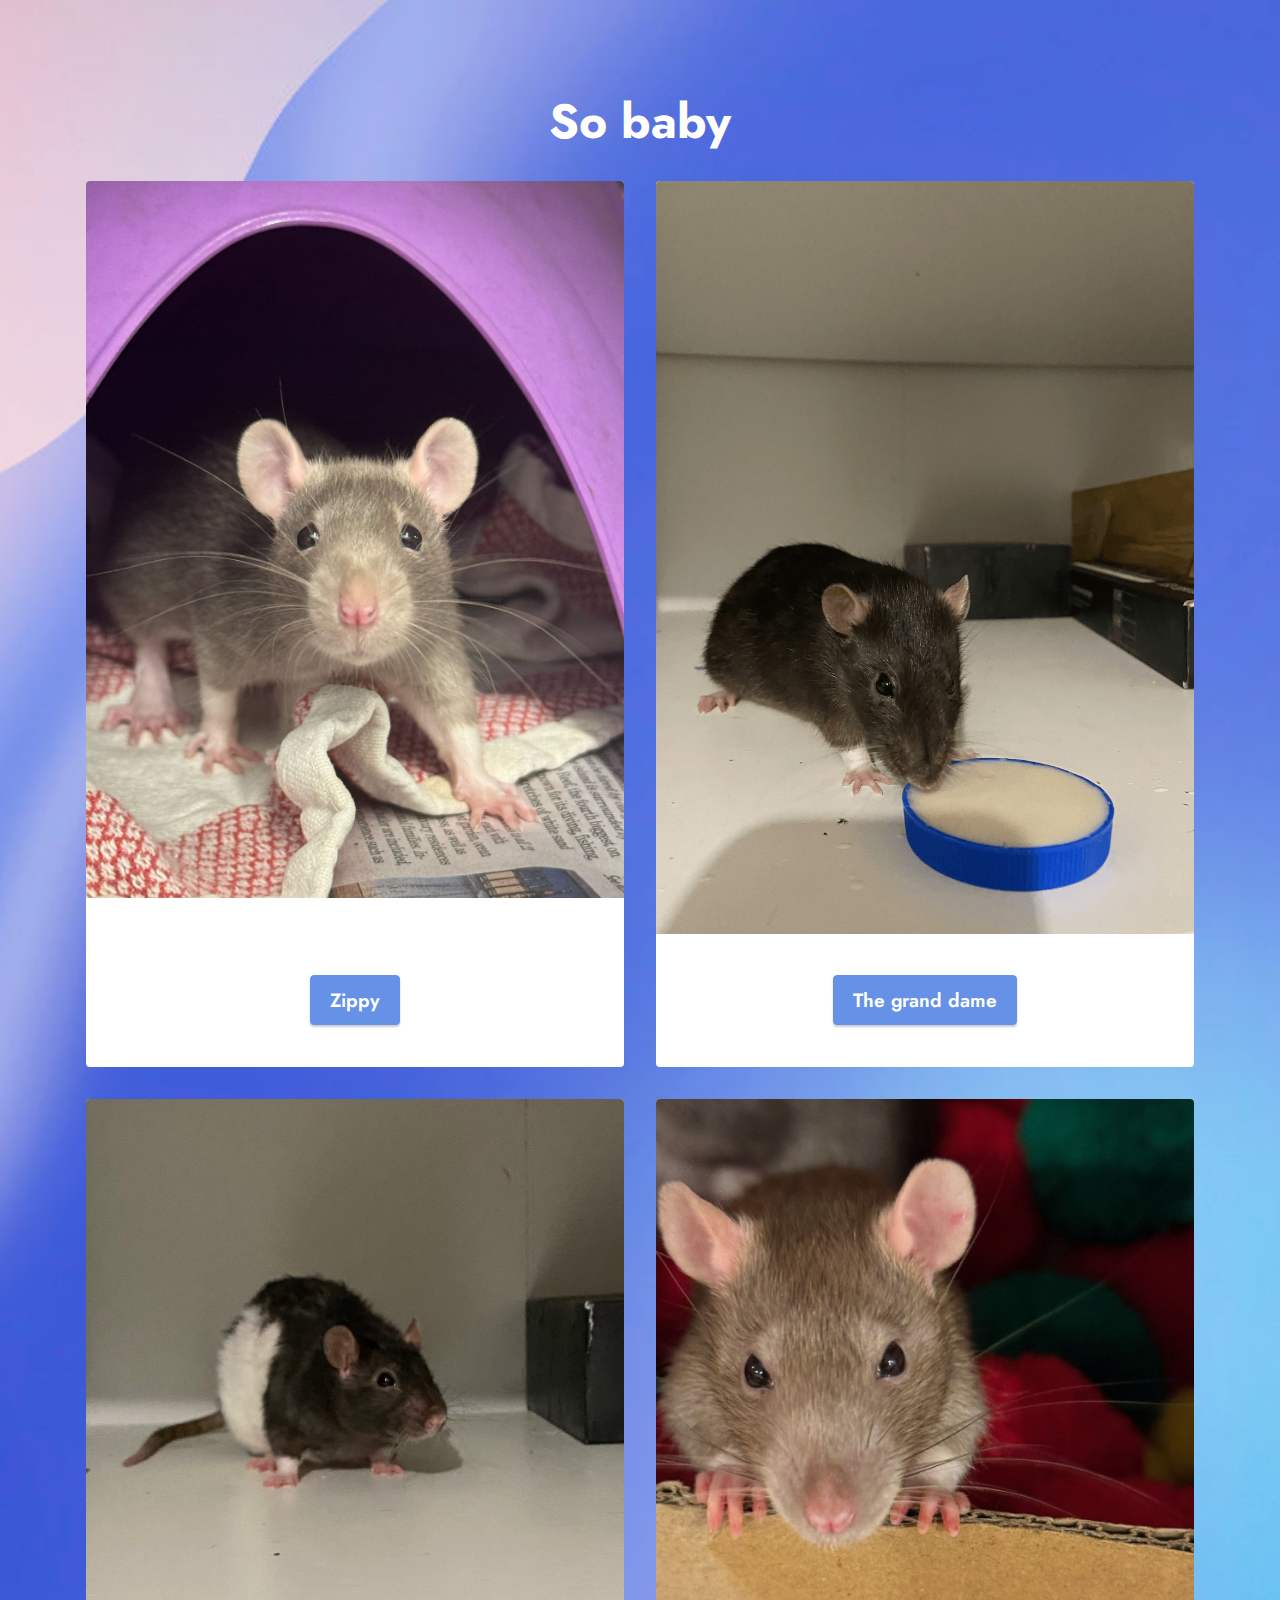
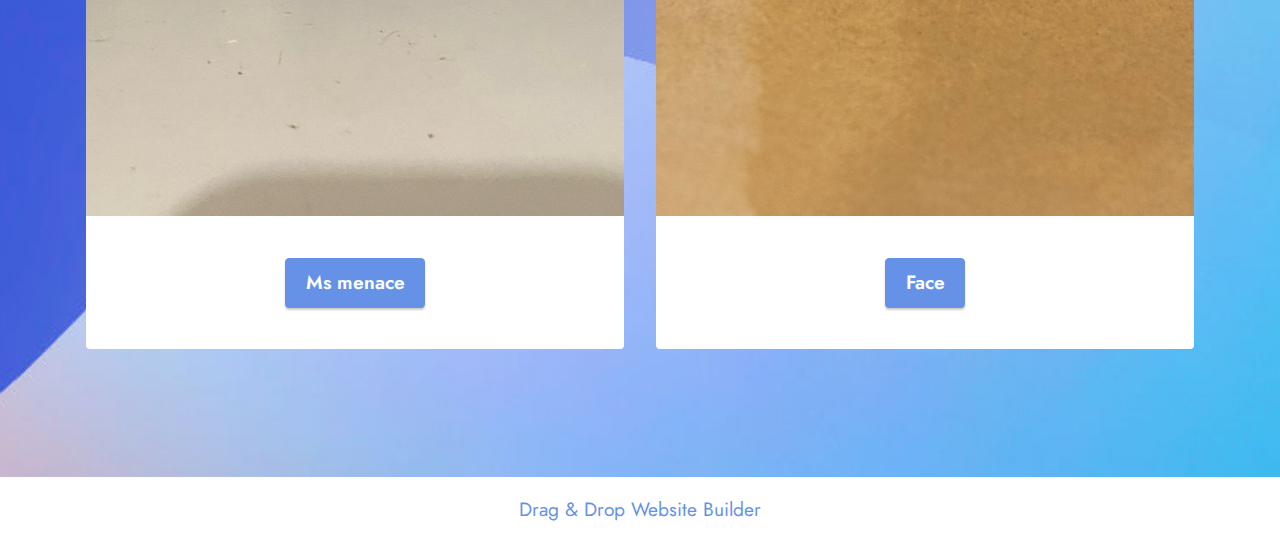
==== index.html @ 70ac329d "First Commit" ====
<!DOCTYPE html>
<html  >
<head>
  <!-- Site made with Mobirise Website Builder v5.7.12, https://mobirise.com -->
  <meta charset="UTF-8">
  <meta http-equiv="X-UA-Compatible" content="IE=edge">
  <meta name="generator" content="Mobirise v5.7.12, mobirise.com">
  <meta name="viewport" content="width=device-width, initial-scale=1, minimum-scale=1">
  <link rel="shortcut icon" href="assets/images/logo5.png" type="image/x-icon">
  <meta name="description" content="">
  
  
  <title>Home</title>
  <link rel="stylesheet" href="assets/bootstrap/css/bootstrap.min.css">
  <link rel="stylesheet" href="assets/bootstrap/css/bootstrap-grid.min.css">
  <link rel="stylesheet" href="assets/bootstrap/css/bootstrap-reboot.min.css">
  <link rel="stylesheet" href="assets/theme/css/style.css">
  <link rel="preload" href="https://fonts.googleapis.com/css?family=Jost:100,200,300,400,500,600,700,800,900,100i,200i,300i,400i,500i,600i,700i,800i,900i&display=swap" as="style" onload="this.onload=null;this.rel='stylesheet'">
  <noscript><link rel="stylesheet" href="https://fonts.googleapis.com/css?family=Jost:100,200,300,400,500,600,700,800,900,100i,200i,300i,400i,500i,600i,700i,800i,900i&display=swap"></noscript>
  <link rel="preload" as="style" href="assets/mobirise/css/mbr-additional.css"><link rel="stylesheet" href="assets/mobirise/css/mbr-additional.css" type="text/css">

  
  
  
</head>
<body>
  
  <section data-bs-version="5.1" class="gallery2 cid-tPPSjieakH" id="gallery2-0">
    
    
    <div class="container">
        <div class="mbr-section-head">
            <h4 class="mbr-section-title mbr-fonts-style align-center mb-0 display-2"><strong>So baby</strong></h4>
            
        </div>
        <div class="row mt-4">
            <div class="item features-image сol-12 col-md-6 col-lg-6">
                <div class="item-wrapper">
                    <div class="item-img">
                        <img src="assets/images/img-5784-1256x1675.jpg" alt="Mobirise Website Builder">
                    </div>
                    <div class="item-content">
                        
                        
                        
                    </div>
                    <div class="mbr-section-btn item-footer mt-2"><a href="https://mobiri.se" class="btn btn-primary item-btn display-7">Zippy</a></div>
                </div>
            </div>
            <div class="item features-image сol-12 col-md-6 col-lg-6">
                <div class="item-wrapper">
                    <div class="item-img">
                        <img src="assets/images/obobo-892x1248.png" alt="Mobirise Website Builder">
                    </div>
                    <div class="item-content">
                        
                        
                        
                    </div>
                    <div class="mbr-section-btn item-footer mt-2"><a href="https://mobiri.se" class="btn btn-primary item-btn display-7">The grand dame</a></div>
                </div>
            </div>
            <div class="item features-image сol-12 col-md-6 col-lg-6">
                <div class="item-wrapper">
                    <div class="item-img">
                        <img src="assets/images/willbee.jpeg" alt="Mobirise Website Builder">
                    </div>
                    <div class="item-content">
                        
                        
                        
                    </div>
                    <div class="mbr-section-btn item-footer mt-2"><a href="" class="btn btn-primary item-btn display-7" target="_blank">Ms menace</a></div>
                </div>
            </div>
            <div class="item features-image сol-12 col-md-6 col-lg-6">
                <div class="item-wrapper">
                    <div class="item-img">
                        <img src="assets/images/img-6506-1256x1675.jpg" alt="Mobirise Website Builder" title="">
                    </div>
                    <div class="item-content">
                        
                        
                        
                    </div>
                    <div class="mbr-section-btn item-footer mt-2"><a href="" class="btn btn-primary item-btn display-7" target="_blank">Face</a></div>
                </div>
            </div>
        </div>
    </div>
</section><section class="display-7" style="padding: 0;align-items: center;justify-content: center;flex-wrap: wrap;    align-content: center;display: flex;position: relative;height: 4rem;"><a href="https://mobiri.se/648211" style="flex: 1 1;height: 4rem;position: absolute;width: 100%;z-index: 1;"><img alt="" style="height: 4rem;" src="[data-uri]"></a><p style="margin: 0;text-align: center;" class="display-7">&#8204;</p><a style="z-index:1" href="https://mobirise.com/drag-drop-website-builder.html">Drag & Drop Website Builder</a></section><script src="assets/bootstrap/js/bootstrap.bundle.min.js"></script>  <script src="assets/smoothscroll/smooth-scroll.js"></script>  <script src="assets/ytplayer/index.js"></script>  <script src="assets/theme/js/script.js"></script>  
  
  
</body>
</html>
---- assets/theme/css/style.css ----
@charset "UTF-8";
section {
  background-color: #ffffff;
}

body {
  font-style: normal;
  line-height: 1.5;
  font-weight: 400;
  color: #232323;
  position: relative;
}

button {
  background-color: transparent;
  border-color: transparent;
}

section,
.container,
.container-fluid {
  position: relative;
  word-wrap: break-word;
}

a.mbr-iconfont:hover {
  text-decoration: none;
}

.article .lead p,
.article .lead ul,
.article .lead ol,
.article .lead pre,
.article .lead blockquote {
  margin-bottom: 0;
}

a {
  font-style: normal;
  font-weight: 400;
  cursor: pointer;
}
a, a:hover {
  text-decoration: none;
}

.mbr-section-title {
  font-style: normal;
  line-height: 1.3;
}

.mbr-section-subtitle {
  line-height: 1.3;
}

.mbr-text {
  font-style: normal;
  line-height: 1.7;
}

h1,
h2,
h3,
h4,
h5,
h6,
.display-1,
.display-2,
.display-4,
.display-5,
.display-7,
span,
p,
a {
  line-height: 1;
  word-break: break-word;
  word-wrap: break-word;
  font-weight: 400;
}

b,
strong {
  font-weight: bold;
}

input:-webkit-autofill, input:-webkit-autofill:hover, input:-webkit-autofill:focus, input:-webkit-autofill:active {
  transition-delay: 9999s;
  -webkit-transition-property: background-color, color;
  transition-property: background-color, color;
}

textarea[type=hidden] {
  display: none;
}

section {
  background-position: 50% 50%;
  background-repeat: no-repeat;
  background-size: cover;
}
section .mbr-background-video,
section .mbr-background-video-preview {
  position: absolute;
  bottom: 0;
  left: 0;
  right: 0;
  top: 0;
}

.hidden {
  visibility: hidden;
}

.mbr-z-index20 {
  z-index: 20;
}

/*! Base colors */
.mbr-white {
  color: #ffffff;
}

.mbr-black {
  color: #111111;
}

.mbr-bg-white {
  background-color: #ffffff;
}

.mbr-bg-black {
  background-color: #000000;
}

/*! Text-aligns */
.align-left {
  text-align: left;
}

.align-center {
  text-align: center;
}

.align-right {
  text-align: right;
}

/*! Font-weight  */
.mbr-light {
  font-weight: 300;
}

.mbr-regular {
  font-weight: 400;
}

.mbr-semibold {
  font-weight: 500;
}

.mbr-bold {
  font-weight: 700;
}

/*! Media  */
.media-content {
  flex-basis: 100%;
}

.media-container-row {
  display: flex;
  flex-direction: row;
  flex-wrap: wrap;
  justify-content: center;
  align-content: center;
  align-items: start;
}
.media-container-row .media-size-item {
  width: 400px;
}

.media-container-column {
  display: flex;
  flex-direction: column;
  flex-wrap: wrap;
  justify-content: center;
  align-content: center;
  align-items: stretch;
}
.media-container-column > * {
  width: 100%;
}

@media (min-width: 992px) {
  .media-container-row {
    flex-wrap: nowrap;
  }
}
figure {
  margin-bottom: 0;
  overflow: hidden;
}

figure[mbr-media-size] {
  transition: width 0.1s;
}

img,
iframe {
  display: block;
  width: 100%;
}

.card {
  background-color: transparent;
  border: none;
}

.card-box {
  width: 100%;
}

.card-img {
  text-align: center;
  flex-shrink: 0;
  -webkit-flex-shrink: 0;
}

.media {
  max-width: 100%;
  margin: 0 auto;
}

.mbr-figure {
  align-self: center;
}

.media-container > div {
  max-width: 100%;
}

.mbr-figure img,
.card-img img {
  width: 100%;
}

@media (max-width: 991px) {
  .media-size-item {
    width: auto !important;
  }

  .media {
    width: auto;
  }

  .mbr-figure {
    width: 100% !important;
  }
}
/*! Buttons */
.mbr-section-btn {
  margin-left: -0.6rem;
  margin-right: -0.6rem;
  font-size: 0;
}

.btn {
  font-weight: 600;
  border-width: 1px;
  font-style: normal;
  margin: 0.6rem 0.6rem;
  white-space: normal;
  transition: all 0.2s ease-in-out;
  display: inline-flex;
  align-items: center;
  justify-content: center;
  word-break: break-word;
}

.btn-sm {
  font-weight: 600;
  letter-spacing: 0px;
  transition: all 0.3s ease-in-out;
}

.btn-md {
  font-weight: 600;
  letter-spacing: 0px;
  transition: all 0.3s ease-in-out;
}

.btn-lg {
  font-weight: 600;
  letter-spacing: 0px;
  transition: all 0.3s ease-in-out;
}

.btn-form {
  margin: 0;
}
.btn-form:hover {
  cursor: pointer;
}

nav .mbr-section-btn {
  margin-left: 0rem;
  margin-right: 0rem;
}

/*! Btn icon margin */
.btn .mbr-iconfont,
.btn.btn-sm .mbr-iconfont {
  order: 1;
  cursor: pointer;
  margin-left: 0.5rem;
  vertical-align: sub;
}

.btn.btn-md .mbr-iconfont,
.btn.btn-md .mbr-iconfont {
  margin-left: 0.8rem;
}

.mbr-regular {
  font-weight: 400;
}

.mbr-semibold {
  font-weight: 500;
}

.mbr-bold {
  font-weight: 700;
}

[type=submit] {
  -webkit-appearance: none;
}

/*! Full-screen */
.mbr-fullscreen .mbr-overlay {
  min-height: 100vh;
}

.mbr-fullscreen {
  display: flex;
  display: -moz-flex;
  display: -ms-flex;
  display: -o-flex;
  align-items: center;
  min-height: 100vh;
  padding-top: 3rem;
  padding-bottom: 3rem;
}

/*! Map */
.map {
  height: 25rem;
  position: relative;
}
.map iframe {
  width: 100%;
  height: 100%;
}

/*! Scroll to top arrow */
.mbr-arrow-up {
  bottom: 25px;
  right: 90px;
  position: fixed;
  text-align: right;
  z-index: 5000;
  color: #ffffff;
  font-size: 22px;
}

.mbr-arrow-up a {
  background: rgba(0, 0, 0, 0.2);
  border-radius: 50%;
  color: #fff;
  display: inline-block;
  height: 60px;
  width: 60px;
  border: 2px solid #fff;
  outline-style: none !important;
  position: relative;
  text-decoration: none;
  transition: all 0.3s ease-in-out;
  cursor: pointer;
  text-align: center;
}
.mbr-arrow-up a:hover {
  background-color: rgba(0, 0, 0, 0.4);
}
.mbr-arrow-up a i {
  line-height: 60px;
}

.mbr-arrow-up-icon {
  display: block;
  color: #fff;
}

.mbr-arrow-up-icon::before {
  content: "›";
  display: inline-block;
  font-family: serif;
  font-size: 22px;
  line-height: 1;
  font-style: normal;
  position: relative;
  top: 6px;
  left: -4px;
  transform: rotate(-90deg);
}

/*! Arrow Down */
.mbr-arrow {
  position: absolute;
  bottom: 45px;
  left: 50%;
  width: 60px;
  height: 60px;
  cursor: pointer;
  background-color: rgba(80, 80, 80, 0.5);
  border-radius: 50%;
  transform: translateX(-50%);
}
@media (max-width: 767px) {
  .mbr-arrow {
    display: none;
  }
}
.mbr-arrow > a {
  display: inline-block;
  text-decoration: none;
  outline-style: none;
  -webkit-animation: arrowdown 1.7s ease-in-out infinite;
          animation: arrowdown 1.7s ease-in-out infinite;
  color: #ffffff;
}
.mbr-arrow > a > i {
  position: absolute;
  top: -2px;
  left: 15px;
  font-size: 2rem;
}

#scrollToTop a i::before {
  content: "";
  position: absolute;
  display: block;
  border-bottom: 2.5px solid #fff;
  border-left: 2.5px solid #fff;
  width: 27.8%;
  height: 27.8%;
  left: 50%;
  top: 51%;
  transform: translateY(-30%) translateX(-50%) rotate(135deg);
}

@keyframes arrowdown {
  0% {
    transform: translateY(0px);
  }
  50% {
    transform: translateY(-5px);
  }
  100% {
    transform: translateY(0px);
  }
}
@-webkit-keyframes arrowdown {
  0% {
    transform: translateY(0px);
  }
  50% {
    transform: translateY(-5px);
  }
  100% {
    transform: translateY(0px);
  }
}
@media (max-width: 500px) {
  .mbr-arrow-up {
    left: 0;
    right: 0;
    text-align: center;
  }
}
/*Gradients animation*/
@keyframes gradient-animation {
  from {
    background-position: 0% 100%;
    -webkit-animation-timing-function: ease-in-out;
            animation-timing-function: ease-in-out;
  }
  to {
    background-position: 100% 0%;
    -webkit-animation-timing-function: ease-in-out;
            animation-timing-function: ease-in-out;
  }
}
@-webkit-keyframes gradient-animation {
  from {
    background-position: 0% 100%;
    -webkit-animation-timing-function: ease-in-out;
            animation-timing-function: ease-in-out;
  }
  to {
    background-position: 100% 0%;
    -webkit-animation-timing-function: ease-in-out;
            animation-timing-function: ease-in-out;
  }
}
.bg-gradient {
  background-size: 200% 200%;
  animation: gradient-animation 5s infinite alternate;
  -webkit-animation: gradient-animation 5s infinite alternate;
}

.menu .navbar-brand {
  display: -webkit-flex;
}
.menu .navbar-brand span {
  display: flex;
  display: -webkit-flex;
}
.menu .navbar-brand .navbar-caption-wrap {
  display: -webkit-flex;
}
.menu .navbar-brand .navbar-logo img {
  display: -webkit-flex;
  width: auto;
}
@media (min-width: 768px) and (max-width: 991px) {
  .menu .navbar-toggleable-sm .navbar-nav {
    display: -ms-flexbox;
  }
}
@media (max-width: 991px) {
  .menu .navbar-collapse {
    max-height: 93.5vh;
  }
  .menu .navbar-collapse.show {
    overflow: auto;
  }
}
@media (min-width: 992px) {
  .menu .navbar-nav.nav-dropdown {
    display: -webkit-flex;
  }
  .menu .navbar-toggleable-sm .navbar-collapse {
    display: -webkit-flex !important;
  }
  .menu .collapsed .navbar-collapse {
    max-height: 93.5vh;
  }
  .menu .collapsed .navbar-collapse.show {
    overflow: auto;
  }
}
@media (max-width: 767px) {
  .menu .navbar-collapse {
    max-height: 80vh;
  }
}

.nav-link .mbr-iconfont {
  margin-right: 0.5rem;
}

.navbar {
  display: -webkit-flex;
  -webkit-flex-wrap: wrap;
  -webkit-align-items: center;
  -webkit-justify-content: space-between;
}

.navbar-collapse {
  -webkit-flex-basis: 100%;
  -webkit-flex-grow: 1;
  -webkit-align-items: center;
}

.nav-dropdown .link {
  padding: 0.667em 1.667em !important;
  margin: 0 !important;
}

.nav {
  display: -webkit-flex;
  -webkit-flex-wrap: wrap;
}

.row {
  display: -webkit-flex;
  -webkit-flex-wrap: wrap;
}

.justify-content-center {
  -webkit-justify-content: center;
}

.form-inline {
  display: -webkit-flex;
}

.card-wrapper {
  -webkit-flex: 1;
}

.carousel-control {
  z-index: 10;
  display: -webkit-flex;
}

.carousel-controls {
  display: -webkit-flex;
}

.media {
  display: -webkit-flex;
}

.form-group:focus {
  outline: none;
}

.jq-selectbox__select {
  padding: 7px 0;
  position: relative;
}

.jq-selectbox__dropdown {
  overflow: hidden;
  border-radius: 10px;
  position: absolute;
  top: 100%;
  left: 0 !important;
  width: 100% !important;
}

.jq-selectbox__trigger-arrow {
  right: 0;
  transform: translateY(-50%);
}

.jq-selectbox li {
  padding: 1.07em 0.5em;
}

input[type=range] {
  padding-left: 0 !important;
  padding-right: 0 !important;
}

.modal-dialog,
.modal-content {
  height: 100%;
}

.modal-dialog .carousel-inner {
  height: calc(100vh - 1.75rem);
}
@media (max-width: 575px) {
  .modal-dialog .carousel-inner {
    height: calc(100vh - 1rem);
  }
}

.carousel-item {
  text-align: center;
}

.carousel-item img {
  margin: auto;
}

.navbar-toggler {
  align-self: flex-start;
  padding: 0.25rem 0.75rem;
  font-size: 1.25rem;
  line-height: 1;
  background: transparent;
  border: 1px solid transparent;
  border-radius: 0.25rem;
}

.navbar-toggler:focus,
.navbar-toggler:hover {
  text-decoration: none;
  box-shadow: none;
}

.navbar-toggler-icon {
  display: inline-block;
  width: 1.5em;
  height: 1.5em;
  vertical-align: middle;
  content: "";
  background: no-repeat center center;
  background-size: 100% 100%;
}

.navbar-toggler-left {
  position: absolute;
  left: 1rem;
}

.navbar-toggler-right {
  position: absolute;
  right: 1rem;
}

.card-img {
  width: auto;
}

.menu .navbar.collapsed:not(.beta-menu) {
  flex-direction: column;
}

.carousel-item.active,
.carousel-item-next,
.carousel-item-prev {
  display: flex;
}

.note-air-layout .dropup .dropdown-menu,
.note-air-layout .navbar-fixed-bottom .dropdown .dropdown-menu {
  bottom: initial !important;
}

html,
body {
  height: auto;
  min-height: 100vh;
}

.dropup .dropdown-toggle::after {
  display: none;
}

.form-asterisk {
  font-family: initial;
  position: absolute;
  top: -2px;
  font-weight: normal;
}

.form-control-label {
  position: relative;
  cursor: pointer;
  margin-bottom: 0.357em;
  padding: 0;
}

.alert {
  color: #ffffff;
  border-radius: 0;
  border: 0;
  font-size: 1.1rem;
  line-height: 1.5;
  margin-bottom: 1.875rem;
  padding: 1.25rem;
  position: relative;
  text-align: center;
}
.alert.alert-form::after {
  background-color: inherit;
  bottom: -7px;
  content: "";
  display: block;
  height: 14px;
  left: 50%;
  margin-left: -7px;
  position: absolute;
  transform: rotate(45deg);
  width: 14px;
}

.form-control {
  background-color: #ffffff;
  background-clip: border-box;
  color: #232323;
  line-height: 1rem !important;
  height: auto;
  padding: 0.6rem 1.2rem;
  transition: border-color 0.25s ease 0s;
  border: 1px solid transparent !important;
  border-radius: 4px;
  box-shadow: rgba(0, 0, 0, 0.07) 0px 1px 1px 0px, rgba(0, 0, 0, 0.07) 0px 1px 3px 0px, rgba(0, 0, 0, 0.03) 0px 0px 0px 1px;
}
.form-active .form-control:invalid {
  border-color: red;
}

form .row {
  margin-left: -0.6rem;
  margin-right: -0.6rem;
}
form .row [class*=col] {
  padding-left: 0.6rem;
  padding-right: 0.6rem;
}

form .mbr-section-btn {
  margin: 0;
  padding-left: 0.6rem;
  padding-right: 0.6rem;
}

form .btn {
  display: flex;
  padding: 0.6rem 1.2rem;
  margin: 0;
}

form .form-check-input {
  margin-top: 0.5;
}

textarea.form-control {
  line-height: 1.5rem !important;
}

.form-group {
  margin-bottom: 1.2rem;
}

.form-control,
form .btn {
  min-height: 48px;
}

.gdpr-block label span.textGDPR input[name=gdpr] {
  top: 7px;
}

.form-control:focus {
  box-shadow: none;
}

:focus {
  outline: none;
}

.mbr-overlay {
  background-color: #000;
  bottom: 0;
  left: 0;
  opacity: 0.5;
  position: absolute;
  right: 0;
  top: 0;
  z-index: 0;
  pointer-events: none;
}

blockquote {
  font-style: italic;
  padding: 3rem;
  font-size: 1.09rem;
  position: relative;
  border-left: 3px solid;
}

ul,
ol,
pre,
blockquote {
  margin-bottom: 2.3125rem;
}

.mt-4 {
  margin-top: 2rem !important;
}

.mb-4 {
  margin-bottom: 2rem !important;
}

@media (min-width: 992px) {
  .container {
    padding-left: 16px;
    padding-right: 16px;
  }

  .row {
    margin-left: -16px;
    margin-right: -16px;
  }
  .row > [class*=col] {
    padding-left: 16px;
    padding-right: 16px;
  }
}
@media (min-width: 768px) {
  .container-fluid {
    padding-left: 32px;
    padding-right: 32px;
  }
}
@media (min-width: 768px) and (max-width: 991px) {
  .mbr-container {
    padding-left: 32px;
    padding-right: 32px;
  }
}
@media (max-width: 767px) {
  .mbr-container {
    padding-left: 16px;
    padding-right: 16px;
  }
}
.card-wrapper,
.item-wrapper {
  overflow: hidden;
}

.app-video-wrapper > img {
  opacity: 1;
}

.item {
  position: relative;
}

.dropdown-menu .dropdown-menu {
  left: 100%;
}

.dropdown-item + .dropdown-menu {
  display: none;
}

.dropdown-item:hover + .dropdown-menu,
.dropdown-menu:hover {
  display: block;
}

@media (min-aspect-ratio: 16/9) {
  .mbr-video-foreground {
    height: 300% !important;
    top: -100% !important;
  }
}
@media (max-aspect-ratio: 16/9) {
  .mbr-video-foreground {
    width: 300% !important;
    left: -100% !important;
  }
}.engine {
	position: absolute;
	text-indent: -2400px;
	text-align: center;
	padding: 0;
	top: 0;
	left: -2400px;
}
---- assets/mobirise/css/mbr-additional.css ----
body {
  font-family: Jost;
}
.display-1 {
  font-family: 'Jost', sans-serif;
  font-size: 4.6rem;
  line-height: 1.1;
}
.display-1 > .mbr-iconfont {
  font-size: 5.75rem;
}
.display-2 {
  font-family: 'Jost', sans-serif;
  font-size: 3rem;
  line-height: 1.1;
}
.display-2 > .mbr-iconfont {
  font-size: 3.75rem;
}
.display-4 {
  font-family: 'Jost', sans-serif;
  font-size: 1.1rem;
  line-height: 1.5;
}
.display-4 > .mbr-iconfont {
  font-size: 1.375rem;
}
.display-5 {
  font-family: 'Jost', sans-serif;
  font-size: 2rem;
  line-height: 1.5;
}
.display-5 > .mbr-iconfont {
  font-size: 2.5rem;
}
.display-7 {
  font-family: 'Jost', sans-serif;
  font-size: 1.2rem;
  line-height: 1.5;
}
.display-7 > .mbr-iconfont {
  font-size: 1.5rem;
}
/* ---- Fluid typography for mobile devices ---- */
/* 1.4 - font scale ratio ( bootstrap == 1.42857 ) */
/* 100vw - current viewport width */
/* (48 - 20)  48 == 48rem == 768px, 20 == 20rem == 320px(minimal supported viewport) */
/* 0.65 - min scale variable, may vary */
@media (max-width: 992px) {
  .display-1 {
    font-size: 3.68rem;
  }
}
@media (max-width: 768px) {
  .display-1 {
    font-size: 3.22rem;
    font-size: calc( 2.26rem + (4.6 - 2.26) * ((100vw - 20rem) / (48 - 20)));
    line-height: calc( 1.1 * (2.26rem + (4.6 - 2.26) * ((100vw - 20rem) / (48 - 20))));
  }
  .display-2 {
    font-size: 2.4rem;
    font-size: calc( 1.7rem + (3 - 1.7) * ((100vw - 20rem) / (48 - 20)));
    line-height: calc( 1.3 * (1.7rem + (3 - 1.7) * ((100vw - 20rem) / (48 - 20))));
  }
  .display-4 {
    font-size: 0.88rem;
    font-size: calc( 1.0350000000000001rem + (1.1 - 1.0350000000000001) * ((100vw - 20rem) / (48 - 20)));
    line-height: calc( 1.4 * (1.0350000000000001rem + (1.1 - 1.0350000000000001) * ((100vw - 20rem) / (48 - 20))));
  }
  .display-5 {
    font-size: 1.6rem;
    font-size: calc( 1.35rem + (2 - 1.35) * ((100vw - 20rem) / (48 - 20)));
    line-height: calc( 1.4 * (1.35rem + (2 - 1.35) * ((100vw - 20rem) / (48 - 20))));
  }
  .display-7 {
    font-size: 0.96rem;
    font-size: calc( 1.07rem + (1.2 - 1.07) * ((100vw - 20rem) / (48 - 20)));
    line-height: calc( 1.4 * (1.07rem + (1.2 - 1.07) * ((100vw - 20rem) / (48 - 20))));
  }
}
/* Buttons */
.btn {
  padding: 0.6rem 1.2rem;
  border-radius: 4px;
}
.btn-sm {
  padding: 0.6rem 1.2rem;
  border-radius: 4px;
}
.btn-md {
  padding: 0.6rem 1.2rem;
  border-radius: 4px;
}
.btn-lg {
  padding: 1rem 2.6rem;
  border-radius: 4px;
}
.bg-primary {
  background-color: #6592e6 !important;
}
.bg-success {
  background-color: #40b0bf !important;
}
.bg-info {
  background-color: #47b5ed !important;
}
.bg-warning {
  background-color: #ffe161 !important;
}
.bg-danger {
  background-color: #ff9966 !important;
}
.btn-primary,
.btn-primary:active {
  background-color: #6592e6 !important;
  border-color: #6592e6 !important;
  color: #ffffff !important;
  box-shadow: 0 2px 2px 0 rgba(0, 0, 0, 0.2);
}
.btn-primary:hover,
.btn-primary:focus,
.btn-primary.focus,
.btn-primary.active {
  color: #ffffff !important;
  background-color: #2260d2 !important;
  border-color: #2260d2 !important;
  box-shadow: 0 2px 5px 0 rgba(0, 0, 0, 0.2);
}
.btn-primary.disabled,
.btn-primary:disabled {
  color: #ffffff !important;
  background-color: #2260d2 !important;
  border-color: #2260d2 !important;
}
.btn-secondary,
.btn-secondary:active {
  background-color: #ff6666 !important;
  border-color: #ff6666 !important;
  color: #ffffff !important;
  box-shadow: 0 2px 2px 0 rgba(0, 0, 0, 0.2);
}
.btn-secondary:hover,
.btn-secondary:focus,
.btn-secondary.focus,
.btn-secondary.active {
  color: #ffffff !important;
  background-color: #ff0f0f !important;
  border-color: #ff0f0f !important;
  box-shadow: 0 2px 5px 0 rgba(0, 0, 0, 0.2);
}
.btn-secondary.disabled,
.btn-secondary:disabled {
  color: #ffffff !important;
  background-color: #ff0f0f !important;
  border-color: #ff0f0f !important;
}
.btn-info,
.btn-info:active {
  background-color: #47b5ed !important;
  border-color: #47b5ed !important;
  color: #ffffff !important;
  box-shadow: 0 2px 2px 0 rgba(0, 0, 0, 0.2);
}
.btn-info:hover,
.btn-info:focus,
.btn-info.focus,
.btn-info.active {
  color: #ffffff !important;
  background-color: #148cca !important;
  border-color: #148cca !important;
  box-shadow: 0 2px 5px 0 rgba(0, 0, 0, 0.2);
}
.btn-info.disabled,
.btn-info:disabled {
  color: #ffffff !important;
  background-color: #148cca !important;
  border-color: #148cca !important;
}
.btn-success,
.btn-success:active {
  background-color: #40b0bf !important;
  border-color: #40b0bf !important;
  color: #ffffff !important;
  box-shadow: 0 2px 2px 0 rgba(0, 0, 0, 0.2);
}
.btn-success:hover,
.btn-success:focus,
.btn-success.focus,
.btn-success.active {
  color: #ffffff !important;
  background-color: #2a747e !important;
  border-color: #2a747e !important;
  box-shadow: 0 2px 5px 0 rgba(0, 0, 0, 0.2);
}
.btn-success.disabled,
.btn-success:disabled {
  color: #ffffff !important;
  background-color: #2a747e !important;
  border-color: #2a747e !important;
}
.btn-warning,
.btn-warning:active {
  background-color: #ffe161 !important;
  border-color: #ffe161 !important;
  color: #614f00 !important;
  box-shadow: 0 2px 2px 0 rgba(0, 0, 0, 0.2);
}
.btn-warning:hover,
.btn-warning:focus,
.btn-warning.focus,
.btn-warning.active {
  color: #0a0800 !important;
  background-color: #ffd10a !important;
  border-color: #ffd10a !important;
  box-shadow: 0 2px 5px 0 rgba(0, 0, 0, 0.2);
}
.btn-warning.disabled,
.btn-warning:disabled {
  color: #614f00 !important;
  background-color: #ffd10a !important;
  border-color: #ffd10a !important;
}
.btn-danger,
.btn-danger:active {
  background-color: #ff9966 !important;
  border-color: #ff9966 !important;
  color: #ffffff !important;
  box-shadow: 0 2px 2px 0 rgba(0, 0, 0, 0.2);
}
.btn-danger:hover,
.btn-danger:focus,
.btn-danger.focus,
.btn-danger.active {
  color: #ffffff !important;
  background-color: #ff5f0f !important;
  border-color: #ff5f0f !important;
  box-shadow: 0 2px 5px 0 rgba(0, 0, 0, 0.2);
}
.btn-danger.disabled,
.btn-danger:disabled {
  color: #ffffff !important;
  background-color: #ff5f0f !important;
  border-color: #ff5f0f !important;
}
.btn-white,
.btn-white:active {
  background-color: #fafafa !important;
  border-color: #fafafa !important;
  color: #7a7a7a !important;
  box-shadow: 0 2px 2px 0 rgba(0, 0, 0, 0.2);
}
.btn-white:hover,
.btn-white:focus,
.btn-white.focus,
.btn-white.active {
  color: #4f4f4f !important;
  background-color: #cfcfcf !important;
  border-color: #cfcfcf !important;
  box-shadow: 0 2px 5px 0 rgba(0, 0, 0, 0.2);
}
.btn-white.disabled,
.btn-white:disabled {
  color: #7a7a7a !important;
  background-color: #cfcfcf !important;
  border-color: #cfcfcf !important;
}
.btn-black,
.btn-black:active {
  background-color: #232323 !important;
  border-color: #232323 !important;
  color: #ffffff !important;
  box-shadow: 0 2px 2px 0 rgba(0, 0, 0, 0.2);
}
.btn-black:hover,
.btn-black:focus,
.btn-black.focus,
.btn-black.active {
  color: #ffffff !important;
  background-color: #000000 !important;
  border-color: #000000 !important;
  box-shadow: 0 2px 5px 0 rgba(0, 0, 0, 0.2);
}
.btn-black.disabled,
.btn-black:disabled {
  color: #ffffff !important;
  background-color: #000000 !important;
  border-color: #000000 !important;
}
.btn-primary-outline,
.btn-primary-outline:active {
  background-color: transparent !important;
  border-color: transparent;
  color: #6592e6;
}
.btn-primary-outline:hover,
.btn-primary-outline:focus,
.btn-primary-outline.focus,
.btn-primary-outline.active {
  color: #2260d2 !important;
  background-color: transparent!important;
  border-color: transparent!important;
  box-shadow: none!important;
}
.btn-primary-outline.disabled,
.btn-primary-outline:disabled {
  color: #ffffff !important;
  background-color: #6592e6 !important;
  border-color: #6592e6 !important;
}
.btn-secondary-outline,
.btn-secondary-outline:active {
  background-color: transparent !important;
  border-color: transparent;
  color: #ff6666;
}
.btn-secondary-outline:hover,
.btn-secondary-outline:focus,
.btn-secondary-outline.focus,
.btn-secondary-outline.active {
  color: #ff0f0f !important;
  background-color: transparent!important;
  border-color: transparent!important;
  box-shadow: none!important;
}
.btn-secondary-outline.disabled,
.btn-secondary-outline:disabled {
  color: #ffffff !important;
  background-color: #ff6666 !important;
  border-color: #ff6666 !important;
}
.btn-info-outline,
.btn-info-outline:active {
  background-color: transparent !important;
  border-color: transparent;
  color: #47b5ed;
}
.btn-info-outline:hover,
.btn-info-outline:focus,
.btn-info-outline.focus,
.btn-info-outline.active {
  color: #148cca !important;
  background-color: transparent!important;
  border-color: transparent!important;
  box-shadow: none!important;
}
.btn-info-outline.disabled,
.btn-info-outline:disabled {
  color: #ffffff !important;
  background-color: #47b5ed !important;
  border-color: #47b5ed !important;
}
.btn-success-outline,
.btn-success-outline:active {
  background-color: transparent !important;
  border-color: transparent;
  color: #40b0bf;
}
.btn-success-outline:hover,
.btn-success-outline:focus,
.btn-success-outline.focus,
.btn-success-outline.active {
  color: #2a747e !important;
  background-color: transparent!important;
  border-color: transparent!important;
  box-shadow: none!important;
}
.btn-success-outline.disabled,
.btn-success-outline:disabled {
  color: #ffffff !important;
  background-color: #40b0bf !important;
  border-color: #40b0bf !important;
}
.btn-warning-outline,
.btn-warning-outline:active {
  background-color: transparent !important;
  border-color: transparent;
  color: #ffe161;
}
.btn-warning-outline:hover,
.btn-warning-outline:focus,
.btn-warning-outline.focus,
.btn-warning-outline.active {
  color: #ffd10a !important;
  background-color: transparent!important;
  border-color: transparent!important;
  box-shadow: none!important;
}
.btn-warning-outline.disabled,
.btn-warning-outline:disabled {
  color: #614f00 !important;
  background-color: #ffe161 !important;
  border-color: #ffe161 !important;
}
.btn-danger-outline,
.btn-danger-outline:active {
  background-color: transparent !important;
  border-color: transparent;
  color: #ff9966;
}
.btn-danger-outline:hover,
.btn-danger-outline:focus,
.btn-danger-outline.focus,
.btn-danger-outline.active {
  color: #ff5f0f !important;
  background-color: transparent!important;
  border-color: transparent!important;
  box-shadow: none!important;
}
.btn-danger-outline.disabled,
.btn-danger-outline:disabled {
  color: #ffffff !important;
  background-color: #ff9966 !important;
  border-color: #ff9966 !important;
}
.btn-black-outline,
.btn-black-outline:active {
  background-color: transparent !important;
  border-color: transparent;
  color: #232323;
}
.btn-black-outline:hover,
.btn-black-outline:focus,
.btn-black-outline.focus,
.btn-black-outline.active {
  color: #000000 !important;
  background-color: transparent!important;
  border-color: transparent!important;
  box-shadow: none!important;
}
.btn-black-outline.disabled,
.btn-black-outline:disabled {
  color: #ffffff !important;
  background-color: #232323 !important;
  border-color: #232323 !important;
}
.btn-white-outline,
.btn-white-outline:active {
  background-color: transparent !important;
  border-color: transparent;
  color: #fafafa;
}
.btn-white-outline:hover,
.btn-white-outline:focus,
.btn-white-outline.focus,
.btn-white-outline.active {
  color: #cfcfcf !important;
  background-color: transparent!important;
  border-color: transparent!important;
  box-shadow: none!important;
}
.btn-white-outline.disabled,
.btn-white-outline:disabled {
  color: #7a7a7a !important;
  background-color: #fafafa !important;
  border-color: #fafafa !important;
}
.text-primary {
  color: #6592e6 !important;
}
.text-secondary {
  color: #ff6666 !important;
}
.text-success {
  color: #40b0bf !important;
}
.text-info {
  color: #47b5ed !important;
}
.text-warning {
  color: #ffe161 !important;
}
.text-danger {
  color: #ff9966 !important;
}
.text-white {
  color: #fafafa !important;
}
.text-black {
  color: #232323 !important;
}
a.text-primary:hover,
a.text-primary:focus,
a.text-primary.active {
  color: #205ac5 !important;
}
a.text-secondary:hover,
a.text-secondary:focus,
a.text-secondary.active {
  color: #ff0000 !important;
}
a.text-success:hover,
a.text-success:focus,
a.text-success.active {
  color: #266a73 !important;
}
a.text-info:hover,
a.text-info:focus,
a.text-info.active {
  color: #1283bc !important;
}
a.text-warning:hover,
a.text-warning:focus,
a.text-warning.active {
  color: #facb00 !important;
}
a.text-danger:hover,
a.text-danger:focus,
a.text-danger.active {
  color: #ff5500 !important;
}
a.text-white:hover,
a.text-white:focus,
a.text-white.active {
  color: #c7c7c7 !important;
}
a.text-black:hover,
a.text-black:focus,
a.text-black.active {
  color: #000000 !important;
}
a[class*="text-"]:not(.nav-link):not(.dropdown-item):not([role]):not(.navbar-caption) {
  position: relative;
  background-image: transparent;
  background-size: 10000px 2px;
  background-repeat: no-repeat;
  background-position: 0px 1.2em;
  background-position: -10000px 1.2em;
}
a[class*="text-"]:not(.nav-link):not(.dropdown-item):not([role]):not(.navbar-caption):hover {
  transition: background-position 2s ease-in-out;
  background-image: linear-gradient(currentColor 50%, currentColor 50%);
  background-position: 0px 1.2em;
}
.nav-tabs .nav-link.active {
  color: #6592e6;
}
.nav-tabs .nav-link:not(.active) {
  color: #232323;
}
.alert-success {
  background-color: #70c770;
}
.alert-info {
  background-color: #47b5ed;
}
.alert-warning {
  background-color: #ffe161;
}
.alert-danger {
  background-color: #ff9966;
}
.mbr-gallery-filter li.active .btn {
  background-color: #6592e6;
  border-color: #6592e6;
  color: #ffffff;
}
.mbr-gallery-filter li.active .btn:focus {
  box-shadow: none;
}
a,
a:hover {
  color: #6592e6;
}
.mbr-plan-header.bg-primary .mbr-plan-subtitle,
.mbr-plan-header.bg-primary .mbr-plan-price-desc {
  color: #ffffff;
}
.mbr-plan-header.bg-success .mbr-plan-subtitle,
.mbr-plan-header.bg-success .mbr-plan-price-desc {
  color: #a0d8df;
}
.mbr-plan-header.bg-info .mbr-plan-subtitle,
.mbr-plan-header.bg-info .mbr-plan-price-desc {
  color: #ffffff;
}
.mbr-plan-header.bg-warning .mbr-plan-subtitle,
.mbr-plan-header.bg-warning .mbr-plan-price-desc {
  color: #ffffff;
}
.mbr-plan-header.bg-danger .mbr-plan-subtitle,
.mbr-plan-header.bg-danger .mbr-plan-price-desc {
  color: #ffffff;
}
/* Scroll to top button*/
.scrollToTop_wraper {
  display: none;
}
.form-control {
  font-family: 'Jost', sans-serif;
  font-size: 1.1rem;
  line-height: 1.5;
  font-weight: 400;
}
.form-control > .mbr-iconfont {
  font-size: 1.375rem;
}
.form-control:hover,
.form-control:focus {
  box-shadow: rgba(0, 0, 0, 0.07) 0px 1px 1px 0px, rgba(0, 0, 0, 0.07) 0px 1px 3px 0px, rgba(0, 0, 0, 0.03) 0px 0px 0px 1px;
  border-color: #6592e6 !important;
}
.form-control:-webkit-input-placeholder {
  font-family: 'Jost', sans-serif;
  font-size: 1.1rem;
  line-height: 1.5;
  font-weight: 400;
}
.form-control:-webkit-input-placeholder > .mbr-iconfont {
  font-size: 1.375rem;
}
blockquote {
  border-color: #6592e6;
}
/* Forms */
.jq-selectbox li:hover,
.jq-selectbox li.selected {
  background-color: #6592e6;
  color: #ffffff;
}
.jq-number__spin {
  transition: 0.25s ease;
}
.jq-number__spin:hover {
  border-color: #6592e6;
}
.jq-selectbox .jq-selectbox__trigger-arrow,
.jq-number__spin.minus:after,
.jq-number__spin.plus:after {
  transition: 0.4s;
  border-top-color: #353535;
  border-bottom-color: #353535;
}
.jq-selectbox:hover .jq-selectbox__trigger-arrow,
.jq-number__spin.minus:hover:after,
.jq-number__spin.plus:hover:after {
  border-top-color: #6592e6;
  border-bottom-color: #6592e6;
}
.xdsoft_datetimepicker .xdsoft_calendar td.xdsoft_default,
.xdsoft_datetimepicker .xdsoft_calendar td.xdsoft_current,
.xdsoft_datetimepicker .xdsoft_timepicker .xdsoft_time_box > div > div.xdsoft_current {
  color: #ffffff !important;
  background-color: #6592e6 !important;
  box-shadow: none !important;
}
.xdsoft_datetimepicker .xdsoft_calendar td:hover,
.xdsoft_datetimepicker .xdsoft_timepicker .xdsoft_time_box > div > div:hover {
  color: #000000 !important;
  background: #ff6666 !important;
  box-shadow: none !important;
}
.lazy-bg {
  background-image: none !important;
}
.lazy-placeholder:not(section),
.lazy-none {
  display: block;
  position: relative;
  padding-bottom: 56.25%;
  width: 100%;
  height: auto;
}
iframe.lazy-placeholder,
.lazy-placeholder:after {
  content: '';
  position: absolute;
  width: 200px;
  height: 200px;
  background: transparent no-repeat center;
  background-size: contain;
  top: 50%;
  left: 50%;
  transform: translateX(-50%) translateY(-50%);
  background-image: url("data:image/svg+xml;charset=UTF-8,%3csvg width='32' height='32' viewBox='0 0 64 64' xmlns='http://www.w3.org/2000/svg' stroke='%236592e6' %3e%3cg fill='none' fill-rule='evenodd'%3e%3cg transform='translate(16 16)' stroke-width='2'%3e%3ccircle stroke-opacity='.5' cx='16' cy='16' r='16'/%3e%3cpath d='M32 16c0-9.94-8.06-16-16-16'%3e%3canimateTransform attributeName='transform' type='rotate' from='0 16 16' to='360 16 16' dur='1s' repeatCount='indefinite'/%3e%3c/path%3e%3c/g%3e%3c/g%3e%3c/svg%3e");
}
section.lazy-placeholder:after {
  opacity: 0.5;
}
body {
  overflow-x: hidden;
}
a {
  transition: color 0.6s;
}
.cid-tPPSjieakH {
  padding-top: 6rem;
  padding-bottom: 6rem;
  background-image: url("../../../assets/images/background3.jpg");
}
.cid-tPPSjieakH img,
.cid-tPPSjieakH .item-img {
  width: 100%;
}
.cid-tPPSjieakH .item:focus,
.cid-tPPSjieakH span:focus {
  outline: none;
}
.cid-tPPSjieakH .item {
  cursor: pointer;
  margin-bottom: 2rem;
  position: relative;
}
.cid-tPPSjieakH .item-wrapper {
  position: unset;
  border-radius: 4px;
  background: #ffffff;
  height: 100%;
  display: flex;
  flex-flow: column nowrap;
}
@media (min-width: 992px) {
  .cid-tPPSjieakH .item-wrapper .item-content {
    padding: 2rem 2rem 0;
  }
  .cid-tPPSjieakH .item-wrapper .item-footer {
    padding: 0 2rem 2rem;
  }
}
@media (max-width: 991px) {
  .cid-tPPSjieakH .item-wrapper .item-content {
    padding: 1rem 1rem 0;
  }
  .cid-tPPSjieakH .item-wrapper .item-footer {
    padding: 0 1rem 1rem;
  }
}
.cid-tPPSjieakH .mbr-section-btn {
  margin-top: auto !important;
}
.cid-tPPSjieakH .mbr-section-title {
  color: #ffffff;
}
.cid-tPPSjieakH .mbr-text,
.cid-tPPSjieakH .mbr-section-btn {
  text-align: center;
}
.cid-tPPSjieakH .item-title {
  text-align: center;
}
.cid-tPPSjieakH .item-subtitle {
  text-align: left;
}
---- assets/mobirise/css/mbr-additional.css ----
body {
  font-family: Jost;
}
.display-1 {
  font-family: 'Jost', sans-serif;
  font-size: 4.6rem;
  line-height: 1.1;
}
.display-1 > .mbr-iconfont {
  font-size: 5.75rem;
}
.display-2 {
  font-family: 'Jost', sans-serif;
  font-size: 3rem;
  line-height: 1.1;
}
.display-2 > .mbr-iconfont {
  font-size: 3.75rem;
}
.display-4 {
  font-family: 'Jost', sans-serif;
  font-size: 1.1rem;
  line-height: 1.5;
}
.display-4 > .mbr-iconfont {
  font-size: 1.375rem;
}
.display-5 {
  font-family: 'Jost', sans-serif;
  font-size: 2rem;
  line-height: 1.5;
}
.display-5 > .mbr-iconfont {
  font-size: 2.5rem;
}
.display-7 {
  font-family: 'Jost', sans-serif;
  font-size: 1.2rem;
  line-height: 1.5;
}
.display-7 > .mbr-iconfont {
  font-size: 1.5rem;
}
/* ---- Fluid typography for mobile devices ---- */
/* 1.4 - font scale ratio ( bootstrap == 1.42857 ) */
/* 100vw - current viewport width */
/* (48 - 20)  48 == 48rem == 768px, 20 == 20rem == 320px(minimal supported viewport) */
/* 0.65 - min scale variable, may vary */
@media (max-width: 992px) {
  .display-1 {
    font-size: 3.68rem;
  }
}
@media (max-width: 768px) {
  .display-1 {
    font-size: 3.22rem;
    font-size: calc( 2.26rem + (4.6 - 2.26) * ((100vw - 20rem) / (48 - 20)));
    line-height: calc( 1.1 * (2.26rem + (4.6 - 2.26) * ((100vw - 20rem) / (48 - 20))));
  }
  .display-2 {
    font-size: 2.4rem;
    font-size: calc( 1.7rem + (3 - 1.7) * ((100vw - 20rem) / (48 - 20)));
    line-height: calc( 1.3 * (1.7rem + (3 - 1.7) * ((100vw - 20rem) / (48 - 20))));
  }
  .display-4 {
    font-size: 0.88rem;
    font-size: calc( 1.0350000000000001rem + (1.1 - 1.0350000000000001) * ((100vw - 20rem) / (48 - 20)));
    line-height: calc( 1.4 * (1.0350000000000001rem + (1.1 - 1.0350000000000001) * ((100vw - 20rem) / (48 - 20))));
  }
  .display-5 {
    font-size: 1.6rem;
    font-size: calc( 1.35rem + (2 - 1.35) * ((100vw - 20rem) / (48 - 20)));
    line-height: calc( 1.4 * (1.35rem + (2 - 1.35) * ((100vw - 20rem) / (48 - 20))));
  }
  .display-7 {
    font-size: 0.96rem;
    font-size: calc( 1.07rem + (1.2 - 1.07) * ((100vw - 20rem) / (48 - 20)));
    line-height: calc( 1.4 * (1.07rem + (1.2 - 1.07) * ((100vw - 20rem) / (48 - 20))));
  }
}
/* Buttons */
.btn {
  padding: 0.6rem 1.2rem;
  border-radius: 4px;
}
.btn-sm {
  padding: 0.6rem 1.2rem;
  border-radius: 4px;
}
.btn-md {
  padding: 0.6rem 1.2rem;
  border-radius: 4px;
}
.btn-lg {
  padding: 1rem 2.6rem;
  border-radius: 4px;
}
.bg-primary {
  background-color: #6592e6 !important;
}
.bg-success {
  background-color: #40b0bf !important;
}
.bg-info {
  background-color: #47b5ed !important;
}
.bg-warning {
  background-color: #ffe161 !important;
}
.bg-danger {
  background-color: #ff9966 !important;
}
.btn-primary,
.btn-primary:active {
  background-color: #6592e6 !important;
  border-color: #6592e6 !important;
  color: #ffffff !important;
  box-shadow: 0 2px 2px 0 rgba(0, 0, 0, 0.2);
}
.btn-primary:hover,
.btn-primary:focus,
.btn-primary.focus,
.btn-primary.active {
  color: #ffffff !important;
  background-color: #2260d2 !important;
  border-color: #2260d2 !important;
  box-shadow: 0 2px 5px 0 rgba(0, 0, 0, 0.2);
}
.btn-primary.disabled,
.btn-primary:disabled {
  color: #ffffff !important;
  background-color: #2260d2 !important;
  border-color: #2260d2 !important;
}
.btn-secondary,
.btn-secondary:active {
  background-color: #ff6666 !important;
  border-color: #ff6666 !important;
  color: #ffffff !important;
  box-shadow: 0 2px 2px 0 rgba(0, 0, 0, 0.2);
}
.btn-secondary:hover,
.btn-secondary:focus,
.btn-secondary.focus,
.btn-secondary.active {
  color: #ffffff !important;
  background-color: #ff0f0f !important;
  border-color: #ff0f0f !important;
  box-shadow: 0 2px 5px 0 rgba(0, 0, 0, 0.2);
}
.btn-secondary.disabled,
.btn-secondary:disabled {
  color: #ffffff !important;
  background-color: #ff0f0f !important;
  border-color: #ff0f0f !important;
}
.btn-info,
.btn-info:active {
  background-color: #47b5ed !important;
  border-color: #47b5ed !important;
  color: #ffffff !important;
  box-shadow: 0 2px 2px 0 rgba(0, 0, 0, 0.2);
}
.btn-info:hover,
.btn-info:focus,
.btn-info.focus,
.btn-info.active {
  color: #ffffff !important;
  background-color: #148cca !important;
  border-color: #148cca !important;
  box-shadow: 0 2px 5px 0 rgba(0, 0, 0, 0.2);
}
.btn-info.disabled,
.btn-info:disabled {
  color: #ffffff !important;
  background-color: #148cca !important;
  border-color: #148cca !important;
}
.btn-success,
.btn-success:active {
  background-color: #40b0bf !important;
  border-color: #40b0bf !important;
  color: #ffffff !important;
  box-shadow: 0 2px 2px 0 rgba(0, 0, 0, 0.2);
}
.btn-success:hover,
.btn-success:focus,
.btn-success.focus,
.btn-success.active {
  color: #ffffff !important;
  background-color: #2a747e !important;
  border-color: #2a747e !important;
  box-shadow: 0 2px 5px 0 rgba(0, 0, 0, 0.2);
}
.btn-success.disabled,
.btn-success:disabled {
  color: #ffffff !important;
  background-color: #2a747e !important;
  border-color: #2a747e !important;
}
.btn-warning,
.btn-warning:active {
  background-color: #ffe161 !important;
  border-color: #ffe161 !important;
  color: #614f00 !important;
  box-shadow: 0 2px 2px 0 rgba(0, 0, 0, 0.2);
}
.btn-warning:hover,
.btn-warning:focus,
.btn-warning.focus,
.btn-warning.active {
  color: #0a0800 !important;
  background-color: #ffd10a !important;
  border-color: #ffd10a !important;
  box-shadow: 0 2px 5px 0 rgba(0, 0, 0, 0.2);
}
.btn-warning.disabled,
.btn-warning:disabled {
  color: #614f00 !important;
  background-color: #ffd10a !important;
  border-color: #ffd10a !important;
}
.btn-danger,
.btn-danger:active {
  background-color: #ff9966 !important;
  border-color: #ff9966 !important;
  color: #ffffff !important;
  box-shadow: 0 2px 2px 0 rgba(0, 0, 0, 0.2);
}
.btn-danger:hover,
.btn-danger:focus,
.btn-danger.focus,
.btn-danger.active {
  color: #ffffff !important;
  background-color: #ff5f0f !important;
  border-color: #ff5f0f !important;
  box-shadow: 0 2px 5px 0 rgba(0, 0, 0, 0.2);
}
.btn-danger.disabled,
.btn-danger:disabled {
  color: #ffffff !important;
  background-color: #ff5f0f !important;
  border-color: #ff5f0f !important;
}
.btn-white,
.btn-white:active {
  background-color: #fafafa !important;
  border-color: #fafafa !important;
  color: #7a7a7a !important;
  box-shadow: 0 2px 2px 0 rgba(0, 0, 0, 0.2);
}
.btn-white:hover,
.btn-white:focus,
.btn-white.focus,
.btn-white.active {
  color: #4f4f4f !important;
  background-color: #cfcfcf !important;
  border-color: #cfcfcf !important;
  box-shadow: 0 2px 5px 0 rgba(0, 0, 0, 0.2);
}
.btn-white.disabled,
.btn-white:disabled {
  color: #7a7a7a !important;
  background-color: #cfcfcf !important;
  border-color: #cfcfcf !important;
}
.btn-black,
.btn-black:active {
  background-color: #232323 !important;
  border-color: #232323 !important;
  color: #ffffff !important;
  box-shadow: 0 2px 2px 0 rgba(0, 0, 0, 0.2);
}
.btn-black:hover,
.btn-black:focus,
.btn-black.focus,
.btn-black.active {
  color: #ffffff !important;
  background-color: #000000 !important;
  border-color: #000000 !important;
  box-shadow: 0 2px 5px 0 rgba(0, 0, 0, 0.2);
}
.btn-black.disabled,
.btn-black:disabled {
  color: #ffffff !important;
  background-color: #000000 !important;
  border-color: #000000 !important;
}
.btn-primary-outline,
.btn-primary-outline:active {
  background-color: transparent !important;
  border-color: transparent;
  color: #6592e6;
}
.btn-primary-outline:hover,
.btn-primary-outline:focus,
.btn-primary-outline.focus,
.btn-primary-outline.active {
  color: #2260d2 !important;
  background-color: transparent!important;
  border-color: transparent!important;
  box-shadow: none!important;
}
.btn-primary-outline.disabled,
.btn-primary-outline:disabled {
  color: #ffffff !important;
  background-color: #6592e6 !important;
  border-color: #6592e6 !important;
}
.btn-secondary-outline,
.btn-secondary-outline:active {
  background-color: transparent !important;
  border-color: transparent;
  color: #ff6666;
}
.btn-secondary-outline:hover,
.btn-secondary-outline:focus,
.btn-secondary-outline.focus,
.btn-secondary-outline.active {
  color: #ff0f0f !important;
  background-color: transparent!important;
  border-color: transparent!important;
  box-shadow: none!important;
}
.btn-secondary-outline.disabled,
.btn-secondary-outline:disabled {
  color: #ffffff !important;
  background-color: #ff6666 !important;
  border-color: #ff6666 !important;
}
.btn-info-outline,
.btn-info-outline:active {
  background-color: transparent !important;
  border-color: transparent;
  color: #47b5ed;
}
.btn-info-outline:hover,
.btn-info-outline:focus,
.btn-info-outline.focus,
.btn-info-outline.active {
  color: #148cca !important;
  background-color: transparent!important;
  border-color: transparent!important;
  box-shadow: none!important;
}
.btn-info-outline.disabled,
.btn-info-outline:disabled {
  color: #ffffff !important;
  background-color: #47b5ed !important;
  border-color: #47b5ed !important;
}
.btn-success-outline,
.btn-success-outline:active {
  background-color: transparent !important;
  border-color: transparent;
  color: #40b0bf;
}
.btn-success-outline:hover,
.btn-success-outline:focus,
.btn-success-outline.focus,
.btn-success-outline.active {
  color: #2a747e !important;
  background-color: transparent!important;
  border-color: transparent!important;
  box-shadow: none!important;
}
.btn-success-outline.disabled,
.btn-success-outline:disabled {
  color: #ffffff !important;
  background-color: #40b0bf !important;
  border-color: #40b0bf !important;
}
.btn-warning-outline,
.btn-warning-outline:active {
  background-color: transparent !important;
  border-color: transparent;
  color: #ffe161;
}
.btn-warning-outline:hover,
.btn-warning-outline:focus,
.btn-warning-outline.focus,
.btn-warning-outline.active {
  color: #ffd10a !important;
  background-color: transparent!important;
  border-color: transparent!important;
  box-shadow: none!important;
}
.btn-warning-outline.disabled,
.btn-warning-outline:disabled {
  color: #614f00 !important;
  background-color: #ffe161 !important;
  border-color: #ffe161 !important;
}
.btn-danger-outline,
.btn-danger-outline:active {
  background-color: transparent !important;
  border-color: transparent;
  color: #ff9966;
}
.btn-danger-outline:hover,
.btn-danger-outline:focus,
.btn-danger-outline.focus,
.btn-danger-outline.active {
  color: #ff5f0f !important;
  background-color: transparent!important;
  border-color: transparent!important;
  box-shadow: none!important;
}
.btn-danger-outline.disabled,
.btn-danger-outline:disabled {
  color: #ffffff !important;
  background-color: #ff9966 !important;
  border-color: #ff9966 !important;
}
.btn-black-outline,
.btn-black-outline:active {
  background-color: transparent !important;
  border-color: transparent;
  color: #232323;
}
.btn-black-outline:hover,
.btn-black-outline:focus,
.btn-black-outline.focus,
.btn-black-outline.active {
  color: #000000 !important;
  background-color: transparent!important;
  border-color: transparent!important;
  box-shadow: none!important;
}
.btn-black-outline.disabled,
.btn-black-outline:disabled {
  color: #ffffff !important;
  background-color: #232323 !important;
  border-color: #232323 !important;
}
.btn-white-outline,
.btn-white-outline:active {
  background-color: transparent !important;
  border-color: transparent;
  color: #fafafa;
}
.btn-white-outline:hover,
.btn-white-outline:focus,
.btn-white-outline.focus,
.btn-white-outline.active {
  color: #cfcfcf !important;
  background-color: transparent!important;
  border-color: transparent!important;
  box-shadow: none!important;
}
.btn-white-outline.disabled,
.btn-white-outline:disabled {
  color: #7a7a7a !important;
  background-color: #fafafa !important;
  border-color: #fafafa !important;
}
.text-primary {
  color: #6592e6 !important;
}
.text-secondary {
  color: #ff6666 !important;
}
.text-success {
  color: #40b0bf !important;
}
.text-info {
  color: #47b5ed !important;
}
.text-warning {
  color: #ffe161 !important;
}
.text-danger {
  color: #ff9966 !important;
}
.text-white {
  color: #fafafa !important;
}
.text-black {
  color: #232323 !important;
}
a.text-primary:hover,
a.text-primary:focus,
a.text-primary.active {
  color: #205ac5 !important;
}
a.text-secondary:hover,
a.text-secondary:focus,
a.text-secondary.active {
  color: #ff0000 !important;
}
a.text-success:hover,
a.text-success:focus,
a.text-success.active {
  color: #266a73 !important;
}
a.text-info:hover,
a.text-info:focus,
a.text-info.active {
  color: #1283bc !important;
}
a.text-warning:hover,
a.text-warning:focus,
a.text-warning.active {
  color: #facb00 !important;
}
a.text-danger:hover,
a.text-danger:focus,
a.text-danger.active {
  color: #ff5500 !important;
}
a.text-white:hover,
a.text-white:focus,
a.text-white.active {
  color: #c7c7c7 !important;
}
a.text-black:hover,
a.text-black:focus,
a.text-black.active {
  color: #000000 !important;
}
a[class*="text-"]:not(.nav-link):not(.dropdown-item):not([role]):not(.navbar-caption) {
  position: relative;
  background-image: transparent;
  background-size: 10000px 2px;
  background-repeat: no-repeat;
  background-position: 0px 1.2em;
  background-position: -10000px 1.2em;
}
a[class*="text-"]:not(.nav-link):not(.dropdown-item):not([role]):not(.navbar-caption):hover {
  transition: background-position 2s ease-in-out;
  background-image: linear-gradient(currentColor 50%, currentColor 50%);
  background-position: 0px 1.2em;
}
.nav-tabs .nav-link.active {
  color: #6592e6;
}
.nav-tabs .nav-link:not(.active) {
  color: #232323;
}
.alert-success {
  background-color: #70c770;
}
.alert-info {
  background-color: #47b5ed;
}
.alert-warning {
  background-color: #ffe161;
}
.alert-danger {
  background-color: #ff9966;
}
.mbr-gallery-filter li.active .btn {
  background-color: #6592e6;
  border-color: #6592e6;
  color: #ffffff;
}
.mbr-gallery-filter li.active .btn:focus {
  box-shadow: none;
}
a,
a:hover {
  color: #6592e6;
}
.mbr-plan-header.bg-primary .mbr-plan-subtitle,
.mbr-plan-header.bg-primary .mbr-plan-price-desc {
  color: #ffffff;
}
.mbr-plan-header.bg-success .mbr-plan-subtitle,
.mbr-plan-header.bg-success .mbr-plan-price-desc {
  color: #a0d8df;
}
.mbr-plan-header.bg-info .mbr-plan-subtitle,
.mbr-plan-header.bg-info .mbr-plan-price-desc {
  color: #ffffff;
}
.mbr-plan-header.bg-warning .mbr-plan-subtitle,
.mbr-plan-header.bg-warning .mbr-plan-price-desc {
  color: #ffffff;
}
.mbr-plan-header.bg-danger .mbr-plan-subtitle,
.mbr-plan-header.bg-danger .mbr-plan-price-desc {
  color: #ffffff;
}
/* Scroll to top button*/
.scrollToTop_wraper {
  display: none;
}
.form-control {
  font-family: 'Jost', sans-serif;
  font-size: 1.1rem;
  line-height: 1.5;
  font-weight: 400;
}
.form-control > .mbr-iconfont {
  font-size: 1.375rem;
}
.form-control:hover,
.form-control:focus {
  box-shadow: rgba(0, 0, 0, 0.07) 0px 1px 1px 0px, rgba(0, 0, 0, 0.07) 0px 1px 3px 0px, rgba(0, 0, 0, 0.03) 0px 0px 0px 1px;
  border-color: #6592e6 !important;
}
.form-control:-webkit-input-placeholder {
  font-family: 'Jost', sans-serif;
  font-size: 1.1rem;
  line-height: 1.5;
  font-weight: 400;
}
.form-control:-webkit-input-placeholder > .mbr-iconfont {
  font-size: 1.375rem;
}
blockquote {
  border-color: #6592e6;
}
/* Forms */
.jq-selectbox li:hover,
.jq-selectbox li.selected {
  background-color: #6592e6;
  color: #ffffff;
}
.jq-number__spin {
  transition: 0.25s ease;
}
.jq-number__spin:hover {
  border-color: #6592e6;
}
.jq-selectbox .jq-selectbox__trigger-arrow,
.jq-number__spin.minus:after,
.jq-number__spin.plus:after {
  transition: 0.4s;
  border-top-color: #353535;
  border-bottom-color: #353535;
}
.jq-selectbox:hover .jq-selectbox__trigger-arrow,
.jq-number__spin.minus:hover:after,
.jq-number__spin.plus:hover:after {
  border-top-color: #6592e6;
  border-bottom-color: #6592e6;
}
.xdsoft_datetimepicker .xdsoft_calendar td.xdsoft_default,
.xdsoft_datetimepicker .xdsoft_calendar td.xdsoft_current,
.xdsoft_datetimepicker .xdsoft_timepicker .xdsoft_time_box > div > div.xdsoft_current {
  color: #ffffff !important;
  background-color: #6592e6 !important;
  box-shadow: none !important;
}
.xdsoft_datetimepicker .xdsoft_calendar td:hover,
.xdsoft_datetimepicker .xdsoft_timepicker .xdsoft_time_box > div > div:hover {
  color: #000000 !important;
  background: #ff6666 !important;
  box-shadow: none !important;
}
.lazy-bg {
  background-image: none !important;
}
.lazy-placeholder:not(section),
.lazy-none {
  display: block;
  position: relative;
  padding-bottom: 56.25%;
  width: 100%;
  height: auto;
}
iframe.lazy-placeholder,
.lazy-placeholder:after {
  content: '';
  position: absolute;
  width: 200px;
  height: 200px;
  background: transparent no-repeat center;
  background-size: contain;
  top: 50%;
  left: 50%;
  transform: translateX(-50%) translateY(-50%);
  background-image: url("data:image/svg+xml;charset=UTF-8,%3csvg width='32' height='32' viewBox='0 0 64 64' xmlns='http://www.w3.org/2000/svg' stroke='%236592e6' %3e%3cg fill='none' fill-rule='evenodd'%3e%3cg transform='translate(16 16)' stroke-width='2'%3e%3ccircle stroke-opacity='.5' cx='16' cy='16' r='16'/%3e%3cpath d='M32 16c0-9.94-8.06-16-16-16'%3e%3canimateTransform attributeName='transform' type='rotate' from='0 16 16' to='360 16 16' dur='1s' repeatCount='indefinite'/%3e%3c/path%3e%3c/g%3e%3c/g%3e%3c/svg%3e");
}
section.lazy-placeholder:after {
  opacity: 0.5;
}
body {
  overflow-x: hidden;
}
a {
  transition: color 0.6s;
}
.cid-tPPSjieakH {
  padding-top: 6rem;
  padding-bottom: 6rem;
  background-image: url("../../../assets/images/background3.jpg");
}
.cid-tPPSjieakH img,
.cid-tPPSjieakH .item-img {
  width: 100%;
}
.cid-tPPSjieakH .item:focus,
.cid-tPPSjieakH span:focus {
  outline: none;
}
.cid-tPPSjieakH .item {
  cursor: pointer;
  margin-bottom: 2rem;
  position: relative;
}
.cid-tPPSjieakH .item-wrapper {
  position: unset;
  border-radius: 4px;
  background: #ffffff;
  height: 100%;
  display: flex;
  flex-flow: column nowrap;
}
@media (min-width: 992px) {
  .cid-tPPSjieakH .item-wrapper .item-content {
    padding: 2rem 2rem 0;
  }
  .cid-tPPSjieakH .item-wrapper .item-footer {
    padding: 0 2rem 2rem;
  }
}
@media (max-width: 991px) {
  .cid-tPPSjieakH .item-wrapper .item-content {
    padding: 1rem 1rem 0;
  }
  .cid-tPPSjieakH .item-wrapper .item-footer {
    padding: 0 1rem 1rem;
  }
}
.cid-tPPSjieakH .mbr-section-btn {
  margin-top: auto !important;
}
.cid-tPPSjieakH .mbr-section-title {
  color: #ffffff;
}
.cid-tPPSjieakH .mbr-text,
.cid-tPPSjieakH .mbr-section-btn {
  text-align: center;
}
.cid-tPPSjieakH .item-title {
  text-align: center;
}
.cid-tPPSjieakH .item-subtitle {
  text-align: left;
}
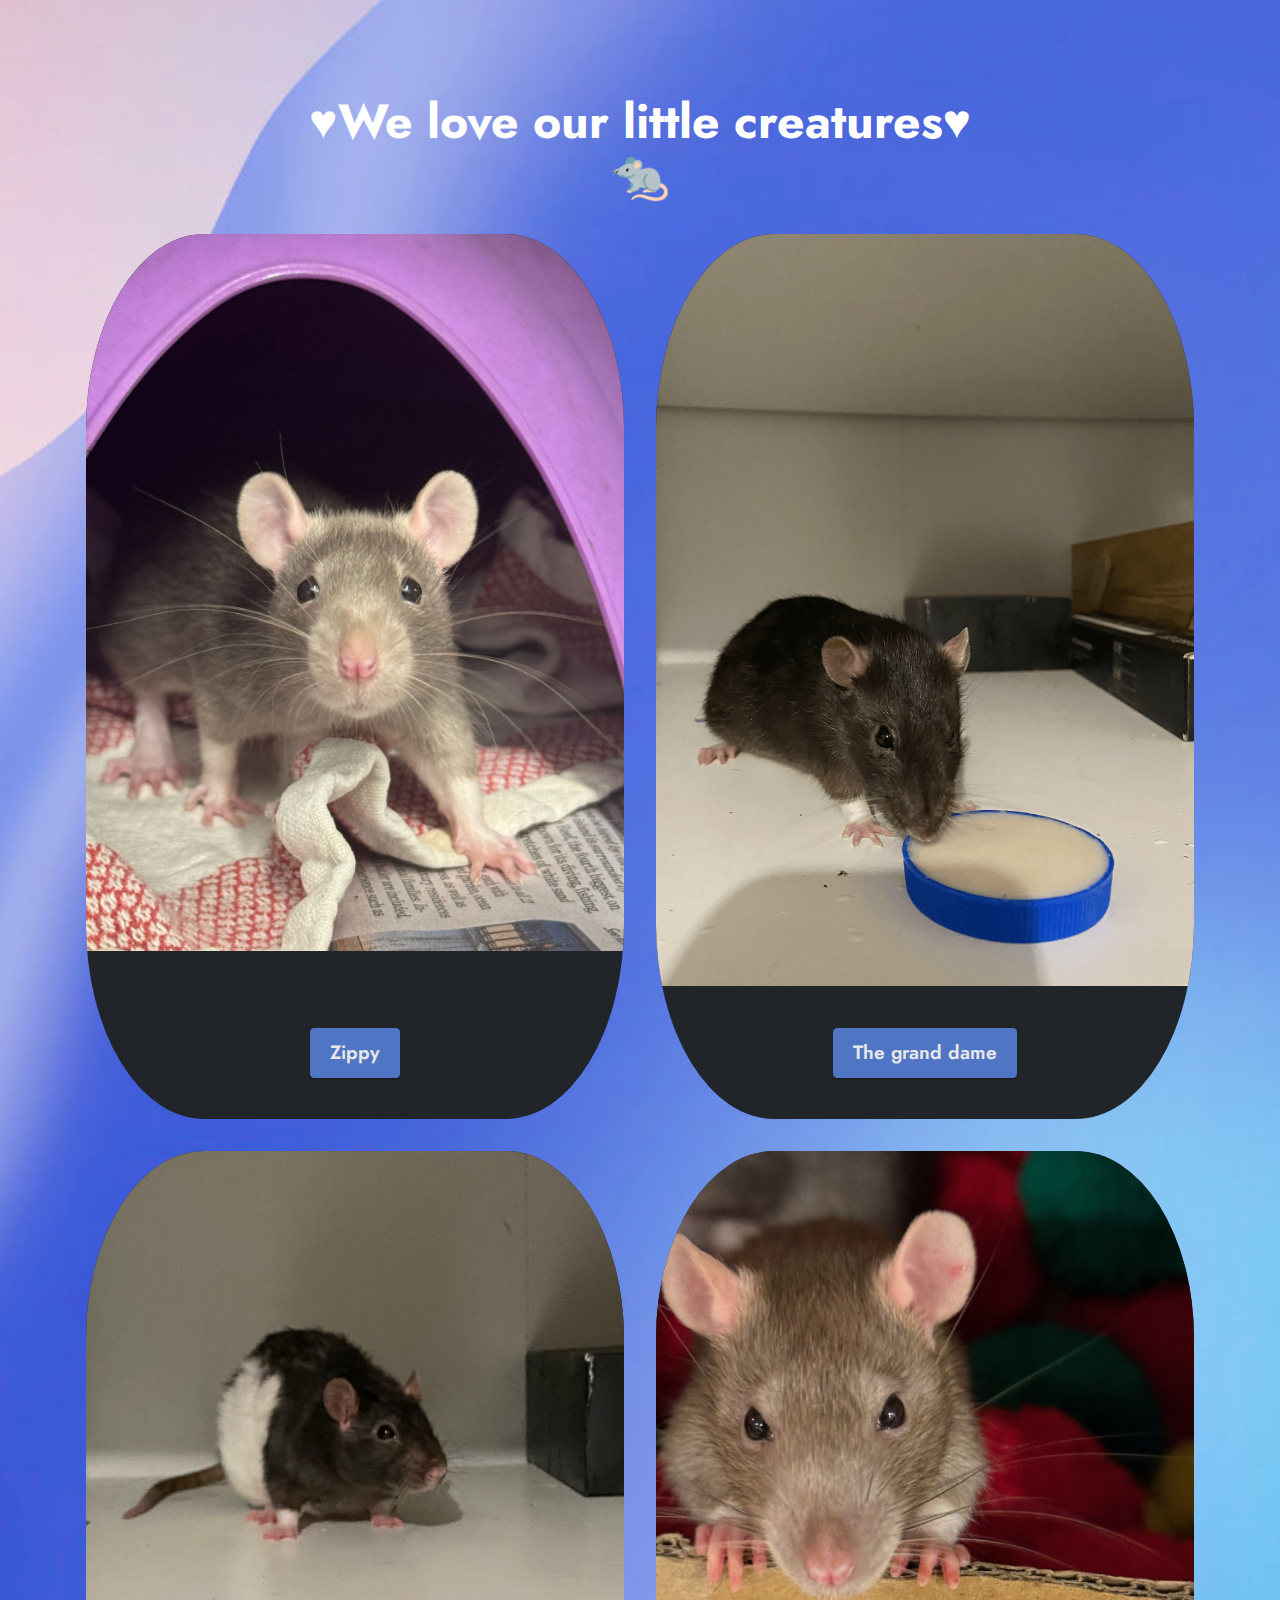
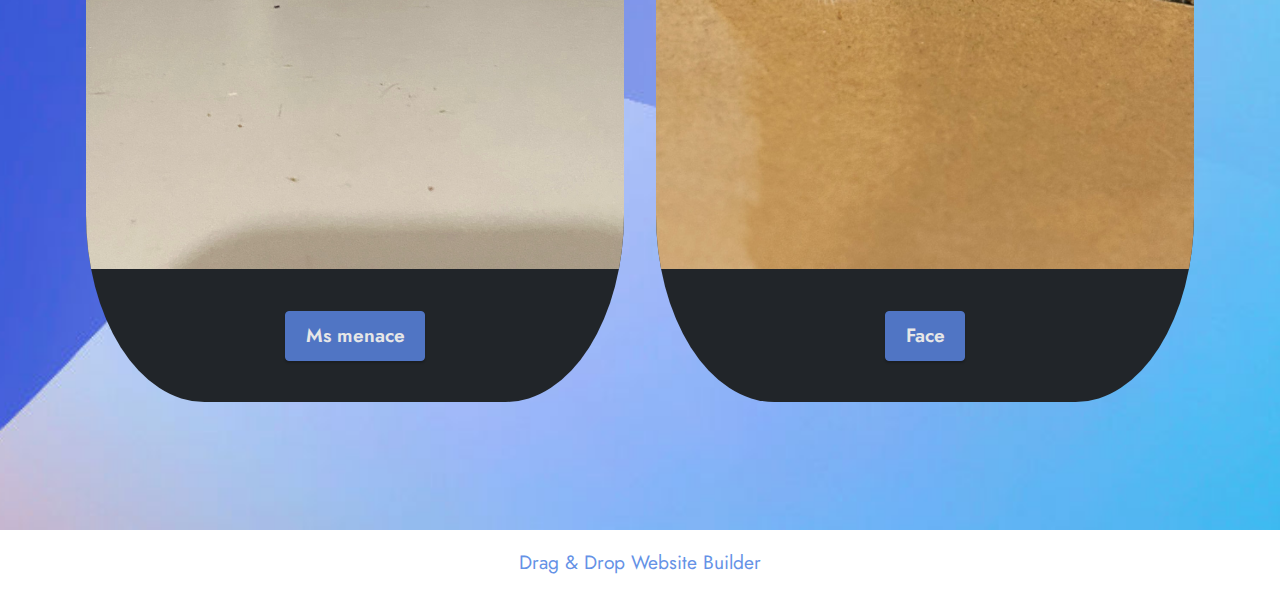
==== commit ff48a225: "changed title and border-radius" ====
--- a/index.html
+++ b/index.html
@@ -1,95 +1,174 @@
 <!DOCTYPE html>
-<html  >
-<head>
-  <!-- Site made with Mobirise Website Builder v5.7.12, https://mobirise.com -->
-  <meta charset="UTF-8">
-  <meta http-equiv="X-UA-Compatible" content="IE=edge">
-  <meta name="generator" content="Mobirise v5.7.12, mobirise.com">
-  <meta name="viewport" content="width=device-width, initial-scale=1, minimum-scale=1">
-  <link rel="shortcut icon" href="assets/images/logo5.png" type="image/x-icon">
-  <meta name="description" content="">
-  
-  
-  <title>Home</title>
-  <link rel="stylesheet" href="assets/bootstrap/css/bootstrap.min.css">
-  <link rel="stylesheet" href="assets/bootstrap/css/bootstrap-grid.min.css">
-  <link rel="stylesheet" href="assets/bootstrap/css/bootstrap-reboot.min.css">
-  <link rel="stylesheet" href="assets/theme/css/style.css">
-  <link rel="preload" href="https://fonts.googleapis.com/css?family=Jost:100,200,300,400,500,600,700,800,900,100i,200i,300i,400i,500i,600i,700i,800i,900i&display=swap" as="style" onload="this.onload=null;this.rel='stylesheet'">
-  <noscript><link rel="stylesheet" href="https://fonts.googleapis.com/css?family=Jost:100,200,300,400,500,600,700,800,900,100i,200i,300i,400i,500i,600i,700i,800i,900i&display=swap"></noscript>
-  <link rel="preload" as="style" href="assets/mobirise/css/mbr-additional.css"><link rel="stylesheet" href="assets/mobirise/css/mbr-additional.css" type="text/css">
+<html>
+  <head>
+    <!-- Site made with Mobirise Website Builder v5.7.12, https://mobirise.com -->
+    <meta charset="UTF-8" />
+    <meta http-equiv="X-UA-Compatible" content="IE=edge" />
+    <meta name="generator" content="Mobirise v5.7.12, mobirise.com" />
+    <meta
+      name="viewport"
+      content="width=device-width, initial-scale=1, minimum-scale=1"
+    />
+    <link
+      rel="shortcut icon"
+      href="assets/images/logo5.png"
+      type="image/x-icon"
+    />
+    <meta name="description" content="" />
 
-  
-  
-  
-</head>
-<body>
-  
-  <section data-bs-version="5.1" class="gallery2 cid-tPPSjieakH" id="gallery2-0">
-    
-    
-    <div class="container">
+    <title>Home</title>
+    <link rel="stylesheet" href="assets/bootstrap/css/bootstrap.min.css" />
+    <link rel="stylesheet" href="assets/bootstrap/css/bootstrap-grid.min.css" />
+    <link
+      rel="stylesheet"
+      href="assets/bootstrap/css/bootstrap-reboot.min.css"
+    />
+    <link rel="stylesheet" href="assets/theme/css/style.css" />
+    <link
+      rel="preload"
+      href="https://fonts.googleapis.com/css?family=Jost:100,200,300,400,500,600,700,800,900,100i,200i,300i,400i,500i,600i,700i,800i,900i&display=swap"
+      as="style"
+      onload="this.onload=null;this.rel='stylesheet'"
+    />
+    <noscript
+      ><link
+        rel="stylesheet"
+        href="https://fonts.googleapis.com/css?family=Jost:100,200,300,400,500,600,700,800,900,100i,200i,300i,400i,500i,600i,700i,800i,900i&display=swap"
+    /></noscript>
+    <link
+      rel="preload"
+      as="style"
+      href="assets/mobirise/css/mbr-additional.css"
+    />
+    <link
+      rel="stylesheet"
+      href="assets/mobirise/css/mbr-additional.css"
+      type="text/css"
+    />
+  </head>
+  <body>
+    <section
+      data-bs-version="5.1"
+      class="gallery2 cid-tPPSjieakH"
+      id="gallery2-0"
+    >
+      <div class="container">
         <div class="mbr-section-head">
-            <h4 class="mbr-section-title mbr-fonts-style align-center mb-0 display-2"><strong>So baby</strong></h4>
-            
+          <h4
+            class="mbr-section-title mbr-fonts-style align-center mb-0 display-2"
+          >
+            <strong>&#x2665;We love our little creatures&#x2665;</strong>
+            <br />
+            <strong>&#x1F400;</strong>
+          </h4>
         </div>
         <div class="row mt-4">
-            <div class="item features-image сol-12 col-md-6 col-lg-6">
-                <div class="item-wrapper">
-                    <div class="item-img">
-                        <img src="assets/images/img-5784-1256x1675.jpg" alt="Mobirise Website Builder">
-                    </div>
-                    <div class="item-content">
-                        
-                        
-                        
-                    </div>
-                    <div class="mbr-section-btn item-footer mt-2"><a href="https://mobiri.se" class="btn btn-primary item-btn display-7">Zippy</a></div>
-                </div>
+          <div class="item features-image сol-12 col-md-6 col-lg-6">
+            <div class="item-wrapper">
+              <div class="item-img">
+                <img src="assets/images/img-5784-1256x1675.jpg" alt="Stellar" />
+              </div>
+              <div class="item-content"></div>
+              <div class="mbr-section-btn item-footer mt-2">
+                <a
+                  href="https://mobiri.se"
+                  class="btn btn-primary item-btn display-7"
+                  >Zippy</a
+                >
+              </div>
             </div>
-            <div class="item features-image сol-12 col-md-6 col-lg-6">
-                <div class="item-wrapper">
-                    <div class="item-img">
-                        <img src="assets/images/obobo-892x1248.png" alt="Mobirise Website Builder">
-                    </div>
-                    <div class="item-content">
-                        
-                        
-                        
-                    </div>
-                    <div class="mbr-section-btn item-footer mt-2"><a href="https://mobiri.se" class="btn btn-primary item-btn display-7">The grand dame</a></div>
-                </div>
+          </div>
+          <div class="item features-image сol-12 col-md-6 col-lg-6">
+            <div class="item-wrapper">
+              <div class="item-img">
+                <img src="assets/images/obobo-892x1248.png" alt="Bobo" />
+              </div>
+              <div class="item-content"></div>
+              <div class="mbr-section-btn item-footer mt-2">
+                <a
+                  href="https://mobiri.se"
+                  class="btn btn-primary item-btn display-7"
+                  >The grand dame</a
+                >
+              </div>
             </div>
-            <div class="item features-image сol-12 col-md-6 col-lg-6">
-                <div class="item-wrapper">
-                    <div class="item-img">
-                        <img src="assets/images/willbee.jpeg" alt="Mobirise Website Builder">
-                    </div>
-                    <div class="item-content">
-                        
-                        
-                        
-                    </div>
-                    <div class="mbr-section-btn item-footer mt-2"><a href="" class="btn btn-primary item-btn display-7" target="_blank">Ms menace</a></div>
-                </div>
+          </div>
+          <div class="item features-image сol-12 col-md-6 col-lg-6">
+            <div class="item-wrapper">
+              <div class="item-img">
+                <img src="assets/images/willbee.jpeg" alt="Wilby" />
+              </div>
+              <div class="item-content"></div>
+              <div class="mbr-section-btn item-footer mt-2">
+                <a
+                  href=""
+                  class="btn btn-primary item-btn display-7"
+                  target="_blank"
+                  >Ms menace</a
+                >
+              </div>
             </div>
-            <div class="item features-image сol-12 col-md-6 col-lg-6">
-                <div class="item-wrapper">
-                    <div class="item-img">
-                        <img src="assets/images/img-6506-1256x1675.jpg" alt="Mobirise Website Builder" title="">
-                    </div>
-                    <div class="item-content">
-                        
-                        
-                        
-                    </div>
-                    <div class="mbr-section-btn item-footer mt-2"><a href="" class="btn btn-primary item-btn display-7" target="_blank">Face</a></div>
-                </div>
+          </div>
+          <div class="item features-image сol-12 col-md-6 col-lg-6">
+            <div class="item-wrapper">
+              <div class="item-img">
+                <img
+                  src="assets/images/img-6506-1256x1675.jpg"
+                  alt="Pipsqueak"
+                  title=""
+                />
+              </div>
+              <div class="item-content"></div>
+              <div class="mbr-section-btn item-footer mt-2">
+                <a
+                  href=""
+                  class="btn btn-primary item-btn display-7"
+                  target="_blank"
+                  >Face</a
+                >
+              </div>
             </div>
+          </div>
         </div>
-    </div>
-</section><section class="display-7" style="padding: 0;align-items: center;justify-content: center;flex-wrap: wrap;    align-content: center;display: flex;position: relative;height: 4rem;"><a href="https://mobiri.se/648211" style="flex: 1 1;height: 4rem;position: absolute;width: 100%;z-index: 1;"><img alt="" style="height: 4rem;" src="[data-uri]"></a><p style="margin: 0;text-align: center;" class="display-7">&#8204;</p><a style="z-index:1" href="https://mobirise.com/drag-drop-website-builder.html">Drag & Drop Website Builder</a></section><script src="assets/bootstrap/js/bootstrap.bundle.min.js"></script>  <script src="assets/smoothscroll/smooth-scroll.js"></script>  <script src="assets/ytplayer/index.js"></script>  <script src="assets/theme/js/script.js"></script>  
-  
-  
-</body>
-</html>+      </div>
+    </section>
+    <section
+      class="display-7"
+      style="
+        padding: 0;
+        align-items: center;
+        justify-content: center;
+        flex-wrap: wrap;
+        align-content: center;
+        display: flex;
+        position: relative;
+        height: 4rem;
+      "
+    >
+      <a
+        href="https://mobiri.se/648211"
+        style="
+          flex: 1 1;
+          height: 4rem;
+          position: absolute;
+          width: 100%;
+          z-index: 1;
+        "
+        ><img
+          alt=""
+          style="height: 4rem"
+          src="[data-uri]"
+      /></a>
+      <p style="margin: 0; text-align: center" class="display-7">&#8204;</p>
+      <a
+        style="z-index: 1"
+        href="https://mobirise.com/drag-drop-website-builder.html"
+        >Drag & Drop Website Builder</a
+      >
+    </section>
+    <script src="assets/bootstrap/js/bootstrap.bundle.min.js"></script>
+    <script src="assets/smoothscroll/smooth-scroll.js"></script>
+    <script src="assets/ytplayer/index.js"></script>
+    <script src="assets/theme/js/script.js"></script>
+  </body>
+</html>
--- a/assets/theme/css/style.css
+++ b/assets/theme/css/style.css
@@ -40,7 +40,8 @@
   font-weight: 400;
   cursor: pointer;
 }
-a, a:hover {
+a,
+a:hover {
   text-decoration: none;
 }
 
@@ -83,13 +84,16 @@
   font-weight: bold;
 }
 
-input:-webkit-autofill, input:-webkit-autofill:hover, input:-webkit-autofill:focus, input:-webkit-autofill:active {
+input:-webkit-autofill,
+input:-webkit-autofill:hover,
+input:-webkit-autofill:focus,
+input:-webkit-autofill:active {
   transition-delay: 9999s;
   -webkit-transition-property: background-color, color;
   transition-property: background-color, color;
 }
 
-textarea[type=hidden] {
+textarea[type="hidden"] {
   display: none;
 }
 
@@ -333,7 +337,7 @@
   font-weight: 700;
 }
 
-[type=submit] {
+[type="submit"] {
   -webkit-appearance: none;
 }
 
@@ -436,7 +440,7 @@
   text-decoration: none;
   outline-style: none;
   -webkit-animation: arrowdown 1.7s ease-in-out infinite;
-          animation: arrowdown 1.7s ease-in-out infinite;
+  animation: arrowdown 1.7s ease-in-out infinite;
   color: #ffffff;
 }
 .mbr-arrow > a > i {
@@ -493,24 +497,24 @@
   from {
     background-position: 0% 100%;
     -webkit-animation-timing-function: ease-in-out;
-            animation-timing-function: ease-in-out;
+    animation-timing-function: ease-in-out;
   }
   to {
     background-position: 100% 0%;
     -webkit-animation-timing-function: ease-in-out;
-            animation-timing-function: ease-in-out;
+    animation-timing-function: ease-in-out;
   }
 }
 @-webkit-keyframes gradient-animation {
   from {
     background-position: 0% 100%;
     -webkit-animation-timing-function: ease-in-out;
-            animation-timing-function: ease-in-out;
+    animation-timing-function: ease-in-out;
   }
   to {
     background-position: 100% 0%;
     -webkit-animation-timing-function: ease-in-out;
-            animation-timing-function: ease-in-out;
+    animation-timing-function: ease-in-out;
   }
 }
 .bg-gradient {
@@ -650,7 +654,7 @@
   padding: 1.07em 0.5em;
 }
 
-input[type=range] {
+input[type="range"] {
   padding-left: 0 !important;
   padding-right: 0 !important;
 }
@@ -790,7 +794,8 @@
   transition: border-color 0.25s ease 0s;
   border: 1px solid transparent !important;
   border-radius: 4px;
-  box-shadow: rgba(0, 0, 0, 0.07) 0px 1px 1px 0px, rgba(0, 0, 0, 0.07) 0px 1px 3px 0px, rgba(0, 0, 0, 0.03) 0px 0px 0px 1px;
+  box-shadow: rgba(0, 0, 0, 0.07) 0px 1px 1px 0px,
+    rgba(0, 0, 0, 0.07) 0px 1px 3px 0px, rgba(0, 0, 0, 0.03) 0px 0px 0px 1px;
 }
 .form-active .form-control:invalid {
   border-color: red;
@@ -800,7 +805,7 @@
   margin-left: -0.6rem;
   margin-right: -0.6rem;
 }
-form .row [class*=col] {
+form .row [class*="col"] {
   padding-left: 0.6rem;
   padding-right: 0.6rem;
 }
@@ -834,7 +839,7 @@
   min-height: 48px;
 }
 
-.gdpr-block label span.textGDPR input[name=gdpr] {
+.gdpr-block label span.textGDPR input[name="gdpr"] {
   top: 7px;
 }
 
@@ -891,7 +896,7 @@
     margin-left: -16px;
     margin-right: -16px;
   }
-  .row > [class*=col] {
+  .row > [class*="col"] {
     padding-left: 16px;
     padding-right: 16px;
   }
@@ -951,11 +956,12 @@
     width: 300% !important;
     left: -100% !important;
   }
-}.engine {
-	position: absolute;
-	text-indent: -2400px;
-	text-align: center;
-	padding: 0;
-	top: 0;
-	left: -2400px;
-}+}
+.engine {
+  position: absolute;
+  text-indent: -2400px;
+  text-align: center;
+  padding: 0;
+  top: 0;
+  left: -2400px;
+}
--- a/assets/mobirise/css/mbr-additional.css
+++ b/assets/mobirise/css/mbr-additional.css
@@ -112,9 +112,9 @@
 }
 .btn-primary,
 .btn-primary:active {
-  background-color: #6592e6 !important;
-  border-color: #6592e6 !important;
-  color: #ffffff !important;
+  background-color: #5075c4 !important;
+  border-color: #5075c4 !important;
+  color: #e7e7e7 !important;
   box-shadow: 0 2px 2px 0 rgba(0, 0, 0, 0.2);
 }
 .btn-primary:hover,
@@ -703,10 +703,11 @@
 .cid-tPPSjieakH .item-wrapper {
   position: unset;
   border-radius: 4px;
-  background: #ffffff;
+  background: #212529;
   height: 100%;
   display: flex;
   flex-flow: column nowrap;
+  border-radius: 22%;
 }
 @media (min-width: 992px) {
   .cid-tPPSjieakH .item-wrapper .item-content {
--- a/assets/mobirise/css/mbr-additional.css
+++ b/assets/mobirise/css/mbr-additional.css
@@ -112,9 +112,9 @@
 }
 .btn-primary,
 .btn-primary:active {
-  background-color: #6592e6 !important;
-  border-color: #6592e6 !important;
-  color: #ffffff !important;
+  background-color: #5075c4 !important;
+  border-color: #5075c4 !important;
+  color: #e7e7e7 !important;
   box-shadow: 0 2px 2px 0 rgba(0, 0, 0, 0.2);
 }
 .btn-primary:hover,
@@ -703,10 +703,11 @@
 .cid-tPPSjieakH .item-wrapper {
   position: unset;
   border-radius: 4px;
-  background: #ffffff;
+  background: #212529;
   height: 100%;
   display: flex;
   flex-flow: column nowrap;
+  border-radius: 22%;
 }
 @media (min-width: 992px) {
   .cid-tPPSjieakH .item-wrapper .item-content {
